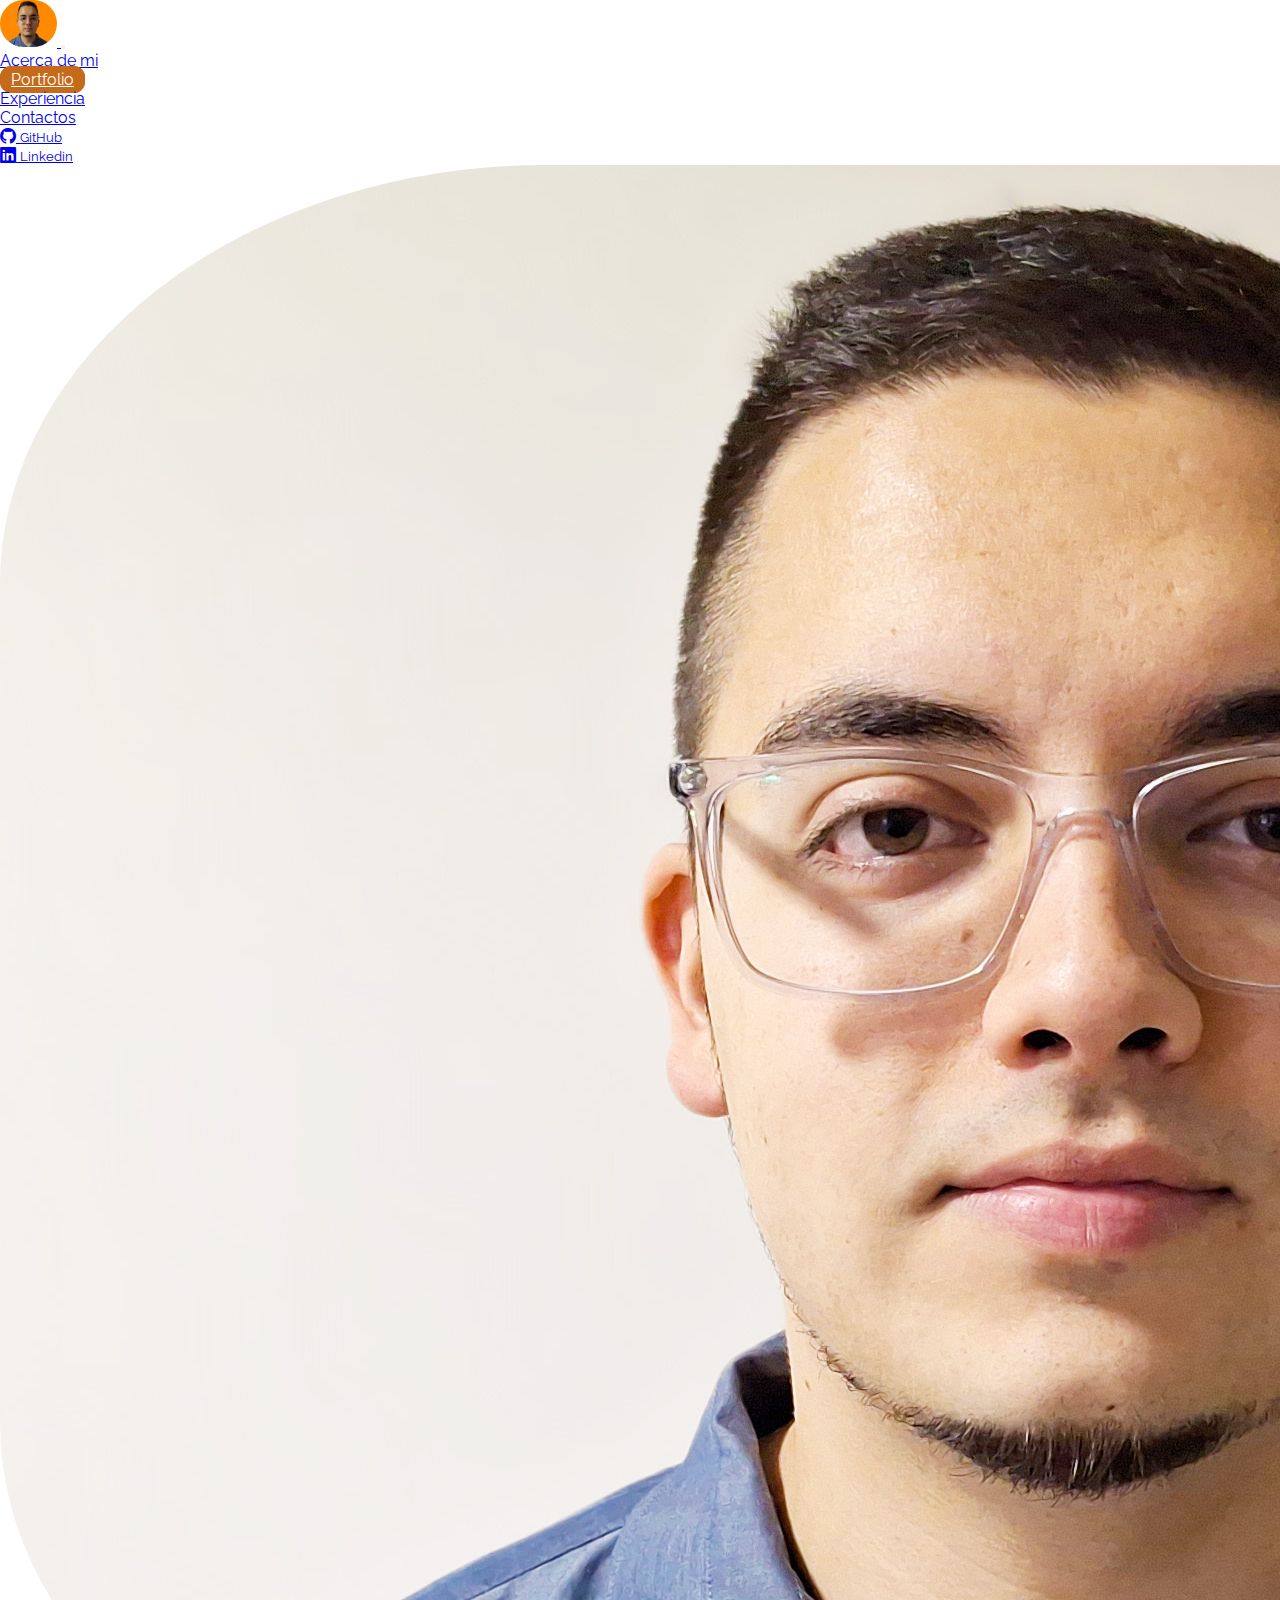
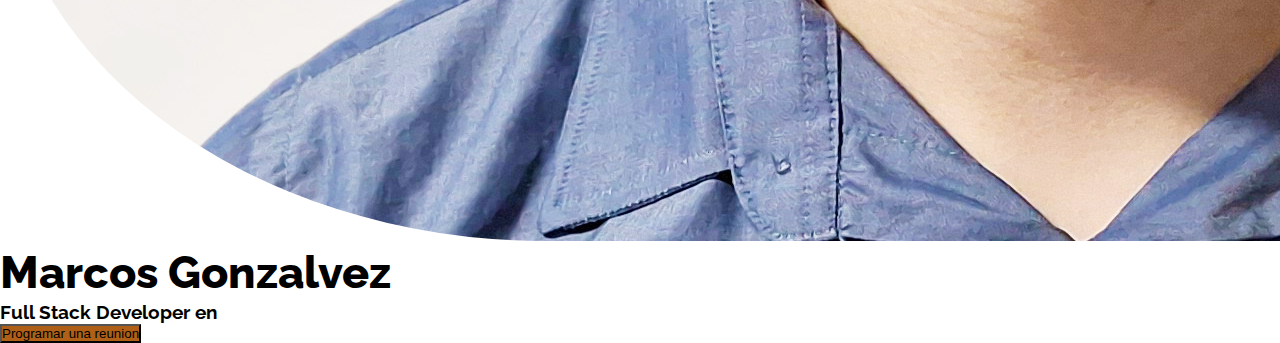
==== index.html @ b0a75519 "termino el nav y el header" ====
<!doctype html>
<html lang="en">
  <head>
    <!-- Required meta tags -->
    <meta charset="utf-8">
    <meta name="viewport" content="width=device-width, initial-scale=1">

    <!-- Bootstrap CSS -->
    <link href="https://cdn.jsdelivr.net/npm/bootstrap@5.1.3/dist/css/bootstrap.min.css" rel="stylesheet" integrity="sha384-1BmE4kWBq78iYhFldvKuhfTAU6auU8tT94WrHftjDbrCEXSU1oBoqyl2QvZ6jIW3" crossorigin="anonymous">
    <link rel="stylesheet" href="https://cdn.jsdelivr.net/npm/bootstrap-icons@1.8.1/font/bootstrap-icons.css">

     <!-- Linkeando el CSS -->
     <link rel="stylesheet" href="assets/css/style.css">

     <!-- link a Google Fonts-->
    <link rel="preconnect" href="https://fonts.googleapis.com">
    <link rel="preconnect" href="https://fonts.gstatic.com" crossorigin>
    <link href="https://fonts.googleapis.com/css2?family=Raleway:ital,wght@0,100..900;1,100..900&display=swap" rel="stylesheet">

    <title>NavBar</title>
  </head>

  <body class="bg-secondary">

    <!-- Inicio del menu -->
    
      <nav class="navbar navbar-expand-md navbar-dark bg-dark">
        <div class="container-fluid">
        <!-- icono o nombre -->

        <a class="navbar-brand link-logo" href="#">
          <img class="nav-logo" src="assets/imgs/perfilnaranja.jpg" alt="">
        </a>
            
        <!-- boton del menu -->

        <button class="navbar-toggler" type="button" data-bs-toggle="collapse" data-bs-target="#menu" aria-controls="navbarSupportedContent" aria-expanded="false" aria-label="Toggle navigation">
            <span class="navbar-toggler-icon"></span>
        </button>

          <!-- elementos del menu colapsable -->
        <div class="collapse navbar-collapse" id="menu">
          <ul class="navbar-nav me-auto">
            <li class="nav-item">
              <a class="nav-link" id="hover-links" aria-current="page" href="#">Acerca de mi</a>
            </li>
            <li class="nav-item">
              <a class="portfolio nav-link" href="#">Portfolio</a>
            </li>
            <li class="nav-item">
              <a class="nav-link" id="hover-links" href="#">Experiencia</a>
            </li>
            <li class="nav-item dropdown">
              <a class="nav-link" id="hover-links" href="#">Contactos</a>
            </li>
          </ul>

           <!-- enlaces redes sociales -->
          <ul class="navbar-nav  flex-row flex-wrap text-light">
            <li class="nav-item col-6 col-md-auto p-3">
                <a class="nav-link" id="hover-links" href="#" >
                  <i class="bi bi-github"></i>
                  <small class="d-md-none ms-2">GitHub</small>
                </a>  
            </li>
            <li class="nav-item col-6 col-md-auto p-3">
              <a class="nav-link" id="hover-links" href="#" >
                <i class="bi bi-linkedin"></i>
                <small class="d-md-none ms-2">Linkedin</small>
              </a>  
            </li>
          </ul>
        </div>
     
        </div>  
      </nav>


      <header class="container text-center">
        <div class="row">
          <div class="col-xs-12 col-md-6 p-5">
            <img class="img-fluid foto-marcos" src="assets/imgs/perfilblanco.jpg" alt="">
          </div>
          <div class="col-xs-12 col-md-6 p-5 pt-2 d-flex flex-column justify-content-center align-items-center">
            <h1 class="nombre p-3">Marcos Gonzalvez</h1>
            <h3 class="rubro p-2">Full Stack Developer en <a href="https://desafiolatam.com/" class="desafioLatam" target="_blank">Desafio Latam</a></h3>
            <button type="button" class="btn">Programar una reunion</button>
          </div>
        </div>
      </header>


    <!-- Option 1: Bootstrap Bundle with Popper -->
    <script src="https://cdn.jsdelivr.net/npm/bootstrap@5.1.3/dist/js/bootstrap.bundle.min.js" integrity="sha384-ka7Sk0Gln4gmtz2MlQnikT1wXgYsOg+OMhuP+IlRH9sENBO0LRn5q+8nbTov4+1p" crossorigin="anonymous"></script>


  </body>
</html>
---- assets/css/style.css ----
* {
    padding: 0;
    margin: 0;
    box-sizing: border-box;
}

body {
    font-family: "Raleway", sans-serif;
}

.nav-logo {
    height: 47px;
    width: 57px;
    border-radius: 50px;
}

.link-logo:hover {
    opacity: 0.7;
}

#hover-links:hover {
        opacity: 0.8;
        color: #af6016;
}

.portfolio {
    text-align: center;
    width: 80px;
    border: 1px solid #c56a19;
    border-radius: 11px;
    color: #FFFF;
    background-color: #c56a19;
    margin-top: 4px;
    padding: 3px 10px;
}

.portfolio:hover {
    color: white;
    opacity: 0.7;
}

/* header */

.foto-marcos {
    border-radius: 25%;
}

.nombre {
    font-size: 45px;
    font-weight: 800;
    line-height: 1.25;
}

.desafioLatam {
    text-decoration: none;
    color: #FFFF;
}

.desafioLatam:hover {
    color: #af6016;    
}

.btn {
    background-color: #af6016;
}
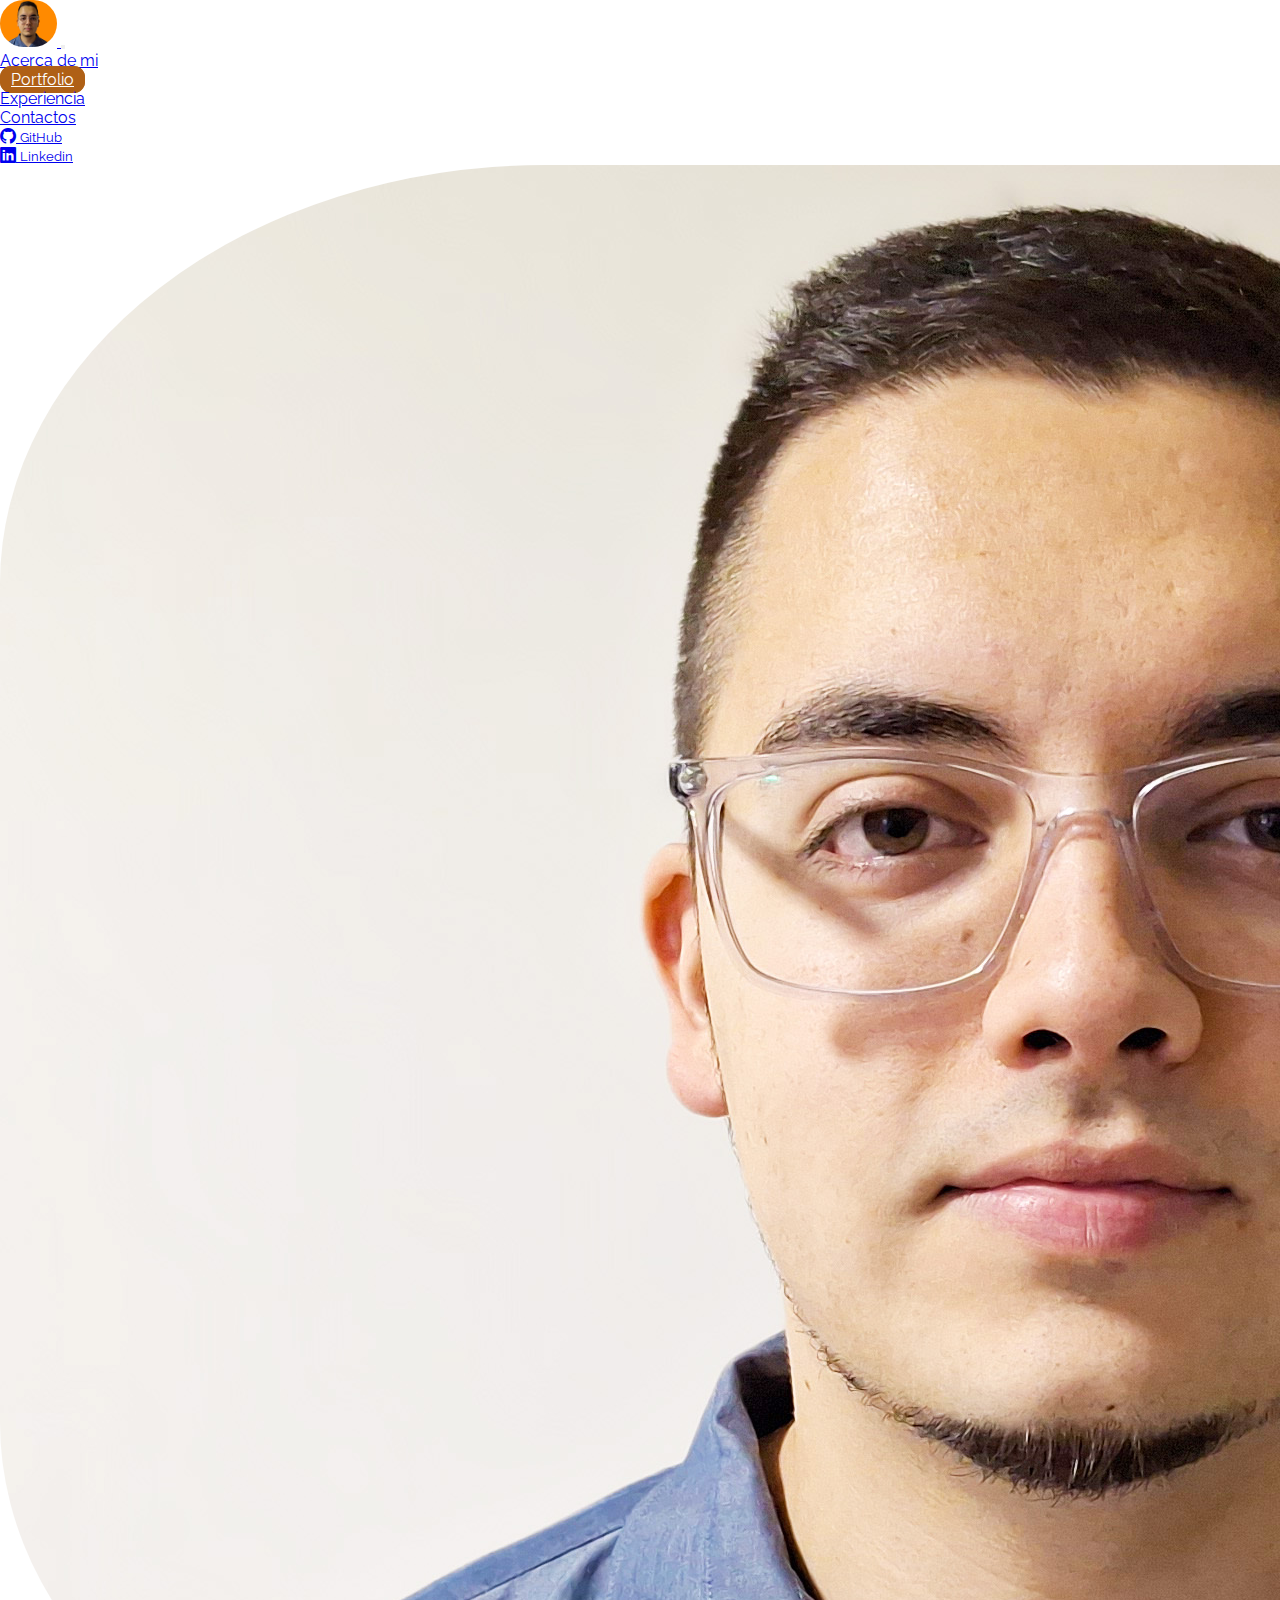
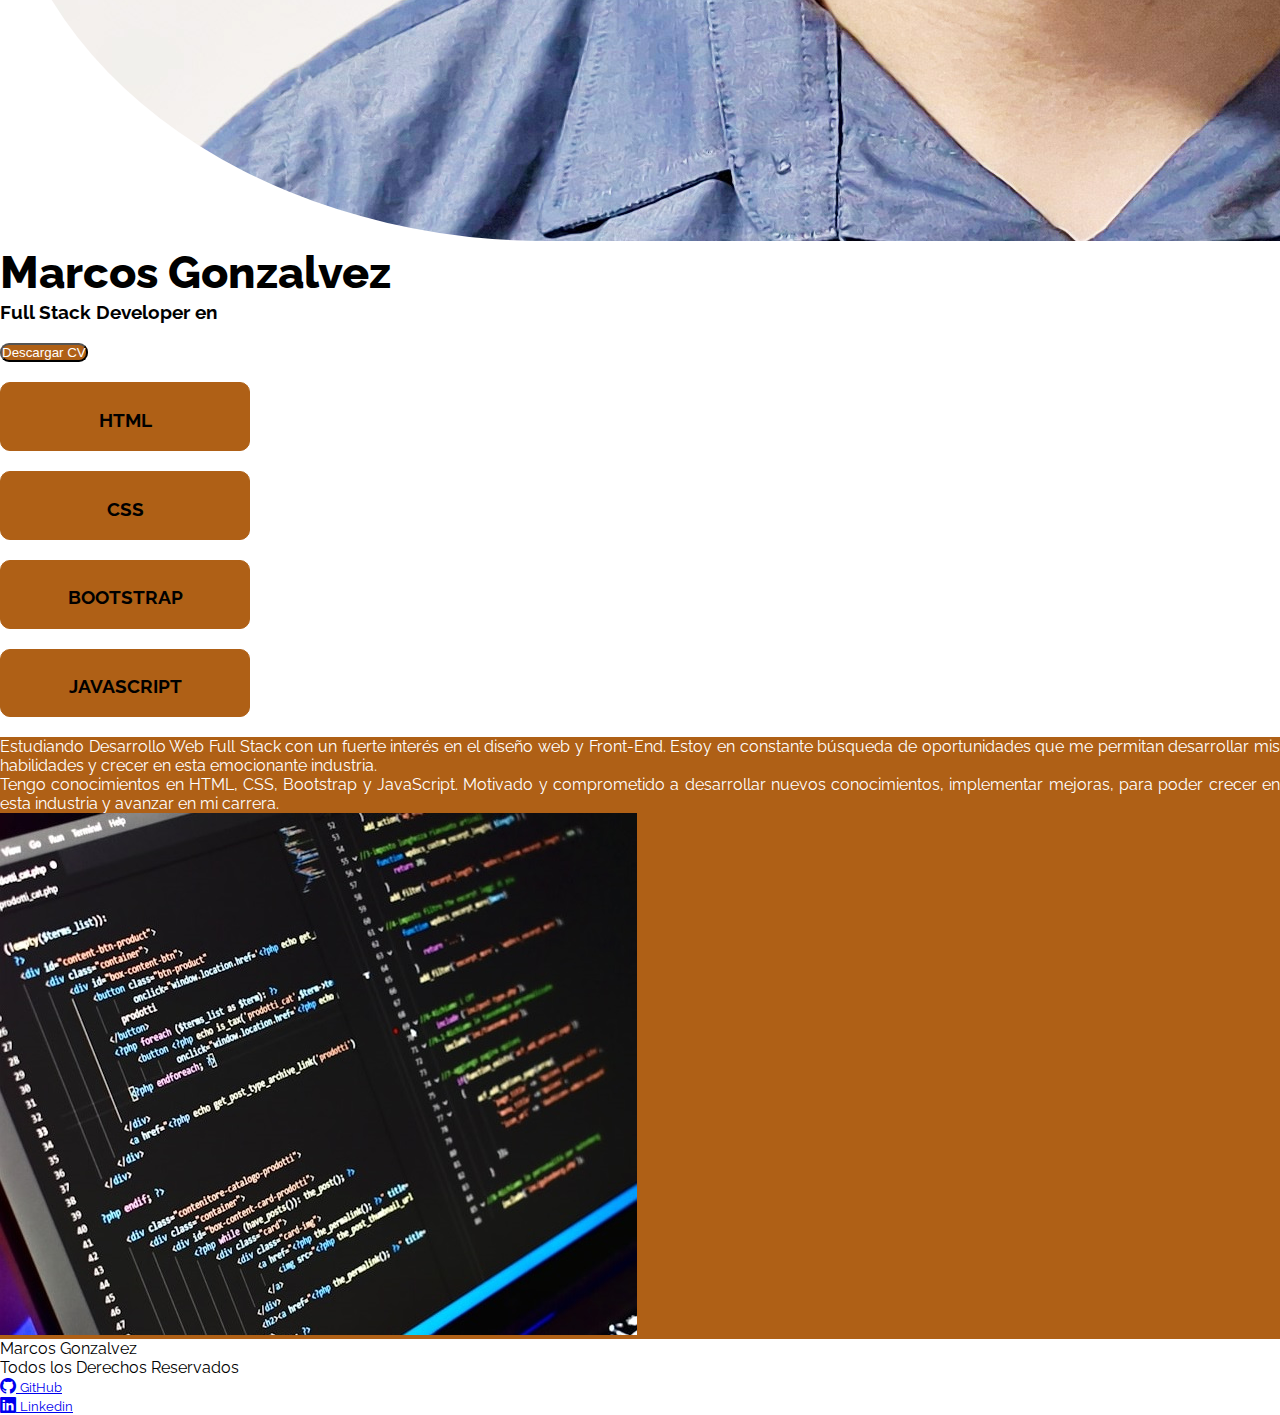
==== commit 42cab0a5: "termino el main y section" ====
--- a/index.html
+++ b/index.html
@@ -45,7 +45,7 @@
               <a class="nav-link" id="hover-links" aria-current="page" href="#">Acerca de mi</a>
             </li>
             <li class="nav-item">
-              <a class="portfolio nav-link" href="#">Portfolio</a>
+              <a class="portfolio nav-link active" href="#">Portfolio</a>
             </li>
             <li class="nav-item">
               <a class="nav-link" id="hover-links" href="#">Experiencia</a>
@@ -84,10 +84,67 @@
           <div class="col-xs-12 col-md-6 p-5 pt-2 d-flex flex-column justify-content-center align-items-center">
             <h1 class="nombre p-3">Marcos Gonzalvez</h1>
             <h3 class="rubro p-2">Full Stack Developer en <a href="https://desafiolatam.com/" class="desafioLatam" target="_blank">Desafio Latam</a></h3>
-            <button type="button" class="btn">Programar una reunion</button>
+            <button type="button" class="btn"><a href="">Descargar CV</a></button>
           </div>
         </div>
       </header>
+
+      <main class="container">
+        <div class="row text-center container-habilidades">
+          <div class="habilidades col-xs-12 col-md-3">
+              <h3 class="titulo-habilidades">HTML</h3>
+              <p></p>
+          </div>
+          <div class="habilidades col-xs-12 col-md-3">
+              <h3 class="titulo-habilidades">CSS</h3>
+              <p></p>
+          </div>
+          <div class="habilidades col-xs-12 col-md-3">
+              <h3 class="titulo-habilidades">BOOTSTRAP</h3>
+              <p></p>
+          </div>
+          <div class="habilidades col-xs-12 col-md-3">
+              <h3 class="titulo-habilidades">JAVASCRIPT</h3>
+              <p></p>
+          </div>
+        </div>
+    </main>
+
+      <section class="container acerca-de">
+        <div class="row p-4 mt-4 descripcion-de-mi">
+          <div class="col-xs-12 col-md-6 text-justify">
+            <p>Estudiando Desarrollo Web Full Stack con un fuerte interés en el diseño web y Front-End. Estoy en constante búsqueda de oportunidades que me permitan desarrollar mis habilidades y crecer en esta emocionante industria. <br>
+              Tengo conocimientos en HTML, CSS, Bootstrap y JavaScript. Motivado y comprometido a desarrollar nuevos conocimientos, implementar mejoras, para poder crecer en esta industria y avanzar en mi carrera.</p>
+          </div>
+          <div class="col-xs-12 col-md-6">
+            <img class="img-fluid" src="assets/imgs/programando.jpg" alt="">
+          </div>
+        </div>
+      </section>
+
+
+      <footer class="container">
+        <div class="row">
+          <p class="col">Marcos Gonzalvez</p>
+          <p class="col">Todos los Derechos Reservados</p>
+          <div class="col">
+            <ul class="navbar-nav  flex-row flex-wrap text-light">
+              <li class="nav-item col-6 col-md-auto p-3">
+                  <a class="nav-link" id="hover-links" href="#" >
+                    <i class="bi bi-github"></i>
+                    <small class="d-md-none ms-2">GitHub</small>
+                  </a>  
+              </li>
+              <li class="nav-item col-6 col-md-auto p-3">
+                <a class="nav-link" id="hover-links" href="#" >
+                  <i class="bi bi-linkedin"></i>
+                  <small class="d-md-none ms-2">Linkedin</small>
+                </a>  
+              </li>
+            </ul>
+          </div>
+        </div>
+      </footer>
 
 
     <!-- Option 1: Bootstrap Bundle with Popper -->
--- a/assets/css/style.css
+++ b/assets/css/style.css
@@ -26,12 +26,13 @@
 .portfolio {
     text-align: center;
     width: 80px;
-    border: 1px solid #c56a19;
+    border: 1px solid #af6016;
     border-radius: 11px;
-    color: #FFFF;
-    background-color: #c56a19;
+    color: white;
+    background-color: #af6016;
     margin-top: 4px;
     padding: 3px 10px;
+
 }
 
 .portfolio:hover {
@@ -62,4 +63,59 @@
 
 .btn {
     background-color: #af6016;
-}+    margin-top: 20px;
+    border-radius: 9px;
+}
+
+.btn a {
+    text-decoration: none;    
+    color: white;
+    
+}
+
+.btn:hover {
+    opacity: 0.8;
+}
+
+/* main habilidades */
+
+.container-habilidades {
+    justify-content: space-evenly;
+}
+
+.habilidades {
+    display: flex;
+    justify-content: center;
+    align-items: center;
+    padding: 1.6rem 0.7rem 1.2rem 0.7rem;
+    width: 250px;
+    margin: 20px 0;
+    border-radius: 10px;
+    border: 1px solid #af6016;
+    background-color: #af6016;
+}
+
+.habilidades:hover {
+    opacity: 0.7;
+}
+
+/* section acerca de mi */
+
+.acerca-de {
+    background-color: #af6016;
+    color: #FFFF;
+    height: 100%;
+}
+
+.descripcion-de-mi {
+    align-items: center;
+
+}
+
+.acerca-de p {
+    text-align: justify;
+}
+
+
+/* footer */
+
